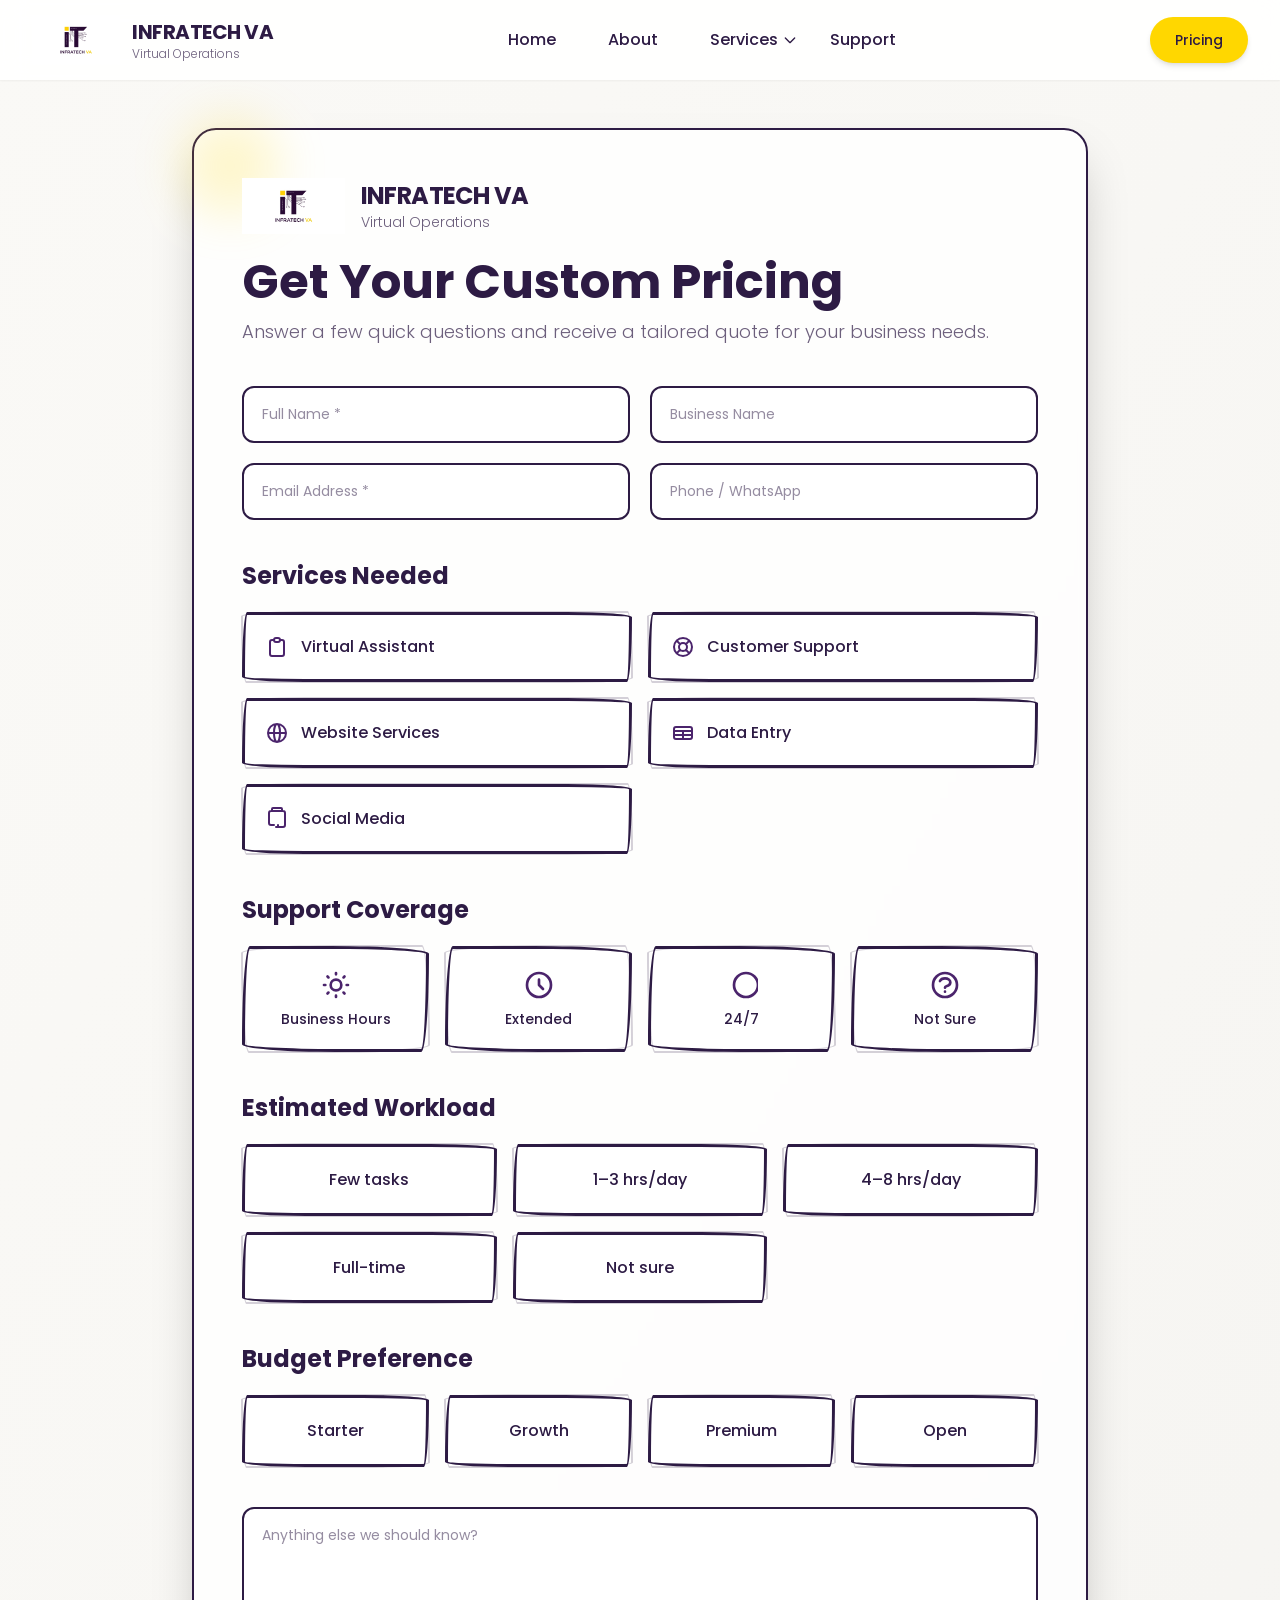
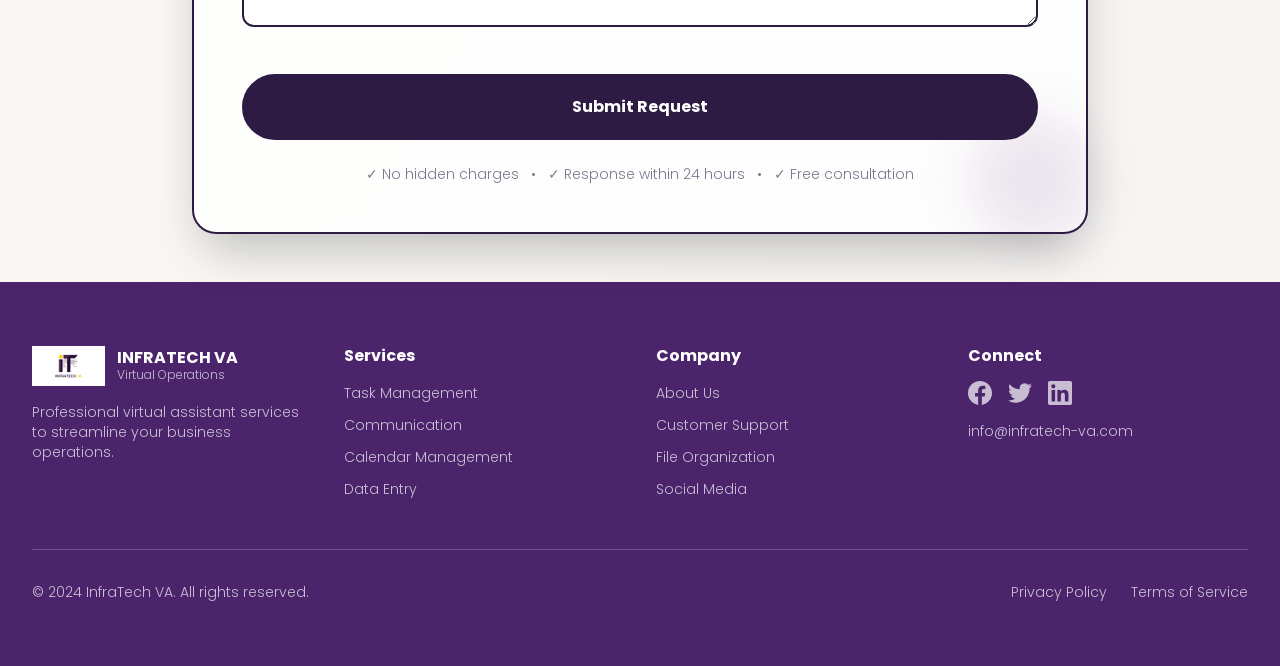
==== pricing.html @ cabb308e "Add pricing page with navbar and footer, update navigation links" ====
<!DOCTYPE html>
<html lang="en">
<head>
    <meta charset="UTF-8">
    <meta name="viewport" content="width=device-width, initial-scale=1.0">
    <title>InfraTech VA - Custom Pricing</title>
    <meta name="description" content="Get your custom pricing for professional virtual assistant services">
    
    <!-- Google Fonts - Local -->
    <link rel="stylesheet" href="assets/css/poppins-font.css">
    
    <!-- Tailwind CSS - Local -->
    <script src="assets/js/tailwind.js"></script>
    
    <!-- jQuery - Local -->
    <script src="assets/js/jquery-3.7.1.min.js"></script>
    
    <!-- Custom CSS -->
    <link rel="stylesheet" href="assets/css/styles.css">
    
    <style>
        .pricing-card {
            background: rgba(255, 255, 255, 0.95);
            border: 3px solid var(--color-dark-purple);
            border-radius: 20px 250px 20px 240px / 240px 20px 250px 20px;
            padding: 20px;
            transition: all 0.3s ease;
            cursor: pointer;
            text-align: left;
            width: 100%;
            position: relative;
        }

        .pricing-card::after {
            content: '';
            position: absolute;
            top: -4px;
            left: -4px;
            right: -4px;
            bottom: -4px;
            border: 2px solid var(--color-dark-purple);
            border-radius: 240px 20px 250px 20px / 20px 250px 20px 240px;
            opacity: 0.2;
            pointer-events: none;
        }

        .pricing-card:hover {
            border-color: var(--color-deep-purple);
            transform: translateY(-5px);
            box-shadow: 0 10px 30px rgba(75, 36, 108, 0.2);
        }

        .pricing-card.active {
            border-color: var(--color-accent-yellow);
            background: rgba(255, 215, 0, 0.1);
            box-shadow: 0 8px 25px rgba(255, 215, 0, 0.3);
        }

        .form-input {
            background: rgba(255, 255, 255, 0.9);
            border: 2px solid var(--color-dark-purple);
            padding: 16px 18px;
            border-radius: 12px;
            color: var(--color-dark-purple);
            width: 100%;
            font-family: 'Poppins', sans-serif;
            font-size: 14px;
            transition: all 0.3s ease;
        }

        .form-input::placeholder {
            color: var(--color-dark-purple);
            opacity: 0.5;
        }

        .form-input:focus {
            outline: none;
            border-color: var(--color-deep-purple);
            box-shadow: 0 0 0 3px rgba(75, 36, 108, 0.1);
            background: white;
        }

        .submit-btn {
            background: var(--color-dark-purple);
            border: 3px solid var(--color-dark-purple);
            border-radius: 50px;
            padding: 18px 32px;
            color: white;
            font-weight: 600;
            font-size: 16px;
            cursor: pointer;
            transition: all 0.3s ease;
            width: 100%;
            font-family: 'Poppins', sans-serif;
        }

        .submit-btn:hover {
            background: var(--color-deep-purple);
            transform: translateY(-2px);
            box-shadow: 0 8px 20px rgba(45, 27, 68, 0.3);
        }

        .submit-btn:active {
            transform: translateY(0);
        }
    </style>
    <!-- Header/Navigation -->
    <header id="header" class="fixed top-0 left-0 right-0 z-50 transition-all duration-300">
        <div class="backdrop-blur-md bg-white/90 shadow-sm">
            <div class="max-w-7xl mx-auto px-4 sm:px-6 lg:px-8">
                <div class="flex justify-between items-center h-20">
                    <!-- Logo -->
                    <div class="flex-shrink-0 flex items-center">
                        <a href="index.html" class="flex items-center space-x-3">
                            <img src="assets/images/Logo.jfif" alt="InfraTech VA Logo" class="h-12 w-auto">
                            <div class="flex flex-col">
                                <span class="text-xl font-bold text-[#2D1B44] tracking-tight">INFRATECH VA</span>
                                <span class="text-xs text-[#2D1B44]/70 font-light">Virtual Operations</span>
                            </div>
                        </a>
                    </div>
                    
                    <!-- Desktop Navigation -->
                    <nav class="hidden md:flex items-center space-x-8">
                        <a href="index.html#hero" class="nav-link text-[#2D1B44] hover:text-[#4B246C] font-medium transition-colors flex items-center group">
                            Home
                            <span class="ml-1 opacity-0 group-hover:opacity-100 transition-opacity">→</span>
                        </a>
                        <a href="index.html#about" class="nav-link text-[#2D1B44] hover:text-[#4B246C] font-medium transition-colors flex items-center group">
                            About
                            <span class="ml-1 opacity-0 group-hover:opacity-100 transition-opacity">→</span>
                        </a>
                        
                        <!-- Services Dropdown -->
                        <div class="relative group">
                            <button class="nav-link text-[#2D1B44] hover:text-[#4B246C] font-medium transition-colors flex items-center">
                                Services
                                <svg class="ml-1 w-4 h-4 transform group-hover:rotate-180 transition-transform" fill="none" stroke="currentColor" viewBox="0 0 24 24">
                                    <path stroke-linecap="round" stroke-linejoin="round" stroke-width="2" d="M19 9l-7 7-7-7"/>
                                </svg>
                            </button>
                            <div class="absolute left-0 mt-2 w-56 bg-white rounded-lg shadow-lg opacity-0 invisible group-hover:opacity-100 group-hover:visible transition-all duration-200 transform origin-top">
                                <div class="py-2">
                                    <a href="index.html#task-management" class="block px-4 py-2 text-sm text-[#2D1B44] hover:bg-[#FAF9F6] hover:text-[#4B246C]">Task Management</a>
                                    <a href="index.html#communication" class="block px-4 py-2 text-sm text-[#2D1B44] hover:bg-[#FAF9F6] hover:text-[#4B246C]">Communication Tools</a>
                                    <a href="index.html#data-entry" class="block px-4 py-2 text-sm text-[#2D1B44] hover:bg-[#FAF9F6] hover:text-[#4B246C]">Data Entry</a>
                                    <a href="index.html#social-media" class="block px-4 py-2 text-sm text-[#2D1B44] hover:bg-[#FAF9F6] hover:text-[#4B246C]">Social Media</a>
                                    <a href="index.html#customer-support" class="block px-4 py-2 text-sm text-[#2D1B44] hover:bg-[#FAF9F6] hover:text-[#4B246C]">Customer Support</a>
                                    <a href="index.html#calendar" class="block px-4 py-2 text-sm text-[#2D1B44] hover:bg-[#FAF9F6] hover:text-[#4B246C]">Calendar Management</a>
                                    <a href="index.html#file-org" class="block px-4 py-2 text-sm text-[#2D1B44] hover:bg-[#FAF9F6] hover:text-[#4B246C]">File Organization</a>
                                </div>
                            </div>
                        </div>
                        
                        <a href="index.html#customer-support" class="nav-link text-[#2D1B44] hover:text-[#4B246C] font-medium transition-colors flex items-center group">
                            Support
                            <span class="ml-1 opacity-0 group-hover:opacity-100 transition-opacity">→</span>
                        </a>
                    </nav>
                    
                    <!-- CTA Button -->
                    <div class="hidden md:block">
                        <a href="pricing.html" class="inline-flex items-center px-6 py-3 border border-transparent text-sm font-medium rounded-full text-[#2D1B44] bg-[#FFD700] hover:bg-[#FFD700]/90 transition-all transform hover:scale-105 shadow-md">
                            Pricing
                        </a>
                    </div>
                    
                    <!-- Mobile menu button -->
                    <div class="md:hidden flex items-center">
                        <button id="mobile-menu-btn" class="text-[#2D1B44] hover:text-[#4B246C] focus:outline-none">
                            <svg class="h-6 w-6" fill="none" viewBox="0 0 24 24" stroke="currentColor">
                                <path stroke-linecap="round" stroke-linejoin="round" stroke-width="2" d="M4 6h16M4 12h16M4 18h16"/>
                            </svg>
                        </button>
                    </div>
                </div>
            </div>
            
            <!-- Mobile Menu -->
            <div id="mobile-menu" class="hidden md:hidden bg-white border-t">
                <div class="px-4 pt-2 pb-6 space-y-2">
                    <a href="index.html#hero" class="block px-3 py-2 text-[#2D1B44] hover:bg-[#FAF9F6] rounded-md font-medium">Home</a>
                    <a href="index.html#about" class="block px-3 py-2 text-[#2D1B44] hover:bg-[#FAF9F6] rounded-md font-medium">About</a>
                    <div class="space-y-2 pl-4">
                        <p class="text-sm font-medium text-[#2D1B44]/70">Services</p>
                        <a href="index.html#task-management" class="block px-3 py-2 text-sm text-[#2D1B44] hover:bg-[#FAF9F6] rounded-md">Task Management</a>
                        <a href="index.html#communication" class="block px-3 py-2 text-sm text-[#2D1B44] hover:bg-[#FAF9F6] rounded-md">Communication Tools</a>
                        <a href="index.html#data-entry" class="block px-3 py-2 text-sm text-[#2D1B44] hover:bg-[#FAF9F6] rounded-md">Data Entry</a>
                        <a href="index.html#social-media" class="block px-3 py-2 text-sm text-[#2D1B44] hover:bg-[#FAF9F6] rounded-md">Social Media</a>
                        <a href="index.html#customer-support" class="block px-3 py-2 text-sm text-[#2D1B44] hover:bg-[#FAF9F6] rounded-md">Customer Support</a>
                        <a href="index.html#calendar" class="block px-3 py-2 text-sm text-[#2D1B44] hover:bg-[#FAF9F6] rounded-md">Calendar Management</a>
                        <a href="index.html#file-org" class="block px-3 py-2 text-sm text-[#2D1B44] hover:bg-[#FAF9F6] rounded-md">File Organization</a>
                    </div>
                    <a href="index.html#customer-support" class="block px-3 py-2 text-[#2D1B44] hover:bg-[#FAF9F6] rounded-md font-medium">Support</a>
                    <a href="pricing.html" class="block px-3 py-2 text-[#2D1B44] bg-[#FFD700] rounded-md font-medium text-center mt-4">Pricing</a>
                </div>
            </div>
        </div>
    </header>

</head>

<body class="min-h-screen bg-gradient-to-br from-[#FAF9F6] via-[#F8F7F4] to-[#F5F4F1] text-[#2D1B44] pt-20">

    <!-- Main Form Section -->
    <section class="flex items-center justify-center px-4 py-12 min-h-screen">
    <form onsubmit="submitForm(event)" class="max-w-4xl w-full bg-white/80 backdrop-blur-sm border-2 border-[#2D1B44] rounded-3xl p-8 md:p-12 shadow-2xl relative">
        
        <!-- Decorative Elements -->
        <div class="absolute -top-3 -left-3 w-24 h-24 bg-[#FFD700]/20 rounded-full blur-xl"></div>
        <div class="absolute -bottom-3 -right-3 w-32 h-32 bg-[#4B246C]/10 rounded-full blur-xl"></div>

        <!-- Header -->
        <div class="mb-10 relative z-10">
            <div class="flex items-center gap-4 mb-6">
                <img src="assets/images/Logo.jfif" alt="InfraTech VA Logo" class="h-14 w-auto">
                <div class="flex flex-col">
                    <span class="text-2xl font-bold text-[#2D1B44] tracking-tight">INFRATECH VA</span>
                    <span class="text-sm text-[#2D1B44]/70 font-light">Virtual Operations</span>
                </div>
            </div>

            <h1 class="text-4xl md:text-5xl font-bold text-[#2D1B44] mb-3">Get Your Custom Pricing</h1>
            <p class="text-[#2D1B44]/70 text-lg font-light">
                Answer a few quick questions and receive a tailored quote for your business needs.
            </p>
        </div>

        <!-- Honeypot (Spam Protection) -->
        <input type="text" id="website" style="display:none">

        <!-- Basic Info -->
        <div class="grid md:grid-cols-2 gap-5 mb-10 relative z-10">
            <input id="name" class="form-input" placeholder="Full Name *" required>
            <input id="business" class="form-input" placeholder="Business Name">
            <input id="email" type="email" class="form-input" placeholder="Email Address *" required>
            <input id="phone" class="form-input" placeholder="Phone / WhatsApp">
        </div>

        <!-- Services -->
        <section class="mb-10 relative z-10">
            <h2 class="text-2xl font-bold text-[#2D1B44] mb-5">Services Needed</h2>
            <div id="services" class="grid md:grid-cols-2 gap-4">
                <div class="pricing-card" onclick="toggle(this)">
                    <div class="flex items-center gap-3">
                        <svg class="w-6 h-6 text-[#4B246C]" fill="none" stroke="currentColor" viewBox="0 0 24 24">
                            <path stroke-linecap="round" stroke-linejoin="round" stroke-width="2" d="M9 5H7a2 2 0 00-2 2v12a2 2 0 002 2h10a2 2 0 002-2V7a2 2 0 00-2-2h-2M9 5a2 2 0 002 2h2a2 2 0 002-2M9 5a2 2 0 012-2h2a2 2 0 012 2"/>
                        </svg>
                        <span class="font-medium text-[#2D1B44]">Virtual Assistant</span>
                    </div>
                </div>
                <div class="pricing-card" onclick="toggle(this)">
                    <div class="flex items-center gap-3">
                        <svg class="w-6 h-6 text-[#4B246C]" fill="none" stroke="currentColor" viewBox="0 0 24 24">
                            <path stroke-linecap="round" stroke-linejoin="round" stroke-width="2" d="M18.364 5.636l-3.536 3.536m0 5.656l3.536 3.536M9.172 9.172L5.636 5.636m3.536 9.192l-3.536 3.536M21 12a9 9 0 11-18 0 9 9 0 0118 0zm-5 0a4 4 0 11-8 0 4 4 0 018 0z"/>
                        </svg>
                        <span class="font-medium text-[#2D1B44]">Customer Support</span>
                    </div>
                </div>
                <div class="pricing-card" onclick="toggle(this)">
                    <div class="flex items-center gap-3">
                        <svg class="w-6 h-6 text-[#4B246C]" fill="none" stroke="currentColor" viewBox="0 0 24 24">
                            <path stroke-linecap="round" stroke-linejoin="round" stroke-width="2" d="M21 12a9 9 0 01-9 9m9-9a9 9 0 00-9-9m9 9H3m9 9a9 9 0 01-9-9m9 9c1.657 0 3-4.03 3-9s-1.343-9-3-9m0 18c-1.657 0-3-4.03-3-9s1.343-9 3-9m-9 9a9 9 0 019-9"/>
                        </svg>
                        <span class="font-medium text-[#2D1B44]">Website Services</span>
                    </div>
                </div>
                <div class="pricing-card" onclick="toggle(this)">
                    <div class="flex items-center gap-3">
                        <svg class="w-6 h-6 text-[#4B246C]" fill="none" stroke="currentColor" viewBox="0 0 24 24">
                            <path stroke-linecap="round" stroke-linejoin="round" stroke-width="2" d="M3 10h18M3 14h18m-9-4v8m-7 0h14a2 2 0 002-2V8a2 2 0 00-2-2H5a2 2 0 00-2 2v8a2 2 0 002 2z"/>
                        </svg>
                        <span class="font-medium text-[#2D1B44]">Data Entry</span>
                    </div>
                </div>
                <div class="pricing-card" onclick="toggle(this)">
                    <div class="flex items-center gap-3">
                        <svg class="w-6 h-6 text-[#4B246C]" fill="none" stroke="currentColor" viewBox="0 0 24 24">
                            <path stroke-linecap="round" stroke-linejoin="round" stroke-width="2" d="M7 4V2a1 1 0 011-1h8a1 1 0 011 1v2m-4 16v-2m-4 0H6a2 2 0 01-2-2V6a2 2 0 012-2h12a2 2 0 012 2v12a2 2 0 01-2 2h-3m-4 0h4"/>
                        </svg>
                        <span class="font-medium text-[#2D1B44]">Social Media</span>
                    </div>
                </div>
            </div>
        </section>

        <!-- Coverage -->
        <section class="mb-10 relative z-10">
            <h2 class="text-2xl font-bold text-[#2D1B44] mb-5">Support Coverage</h2>
            <div id="coverage" class="grid grid-cols-2 md:grid-cols-4 gap-4">
                <div class="pricing-card" onclick="selectOne(this,'coverage')">
                    <div class="text-center">
                        <svg class="w-8 h-8 text-[#4B246C] mx-auto mb-2" fill="none" stroke="currentColor" viewBox="0 0 24 24">
                            <path stroke-linecap="round" stroke-linejoin="round" stroke-width="2" d="M12 3v1m0 16v1m9-9h-1M4 12H3m15.364 6.364l-.707-.707M6.343 6.343l-.707-.707m12.728 0l-.707.707M6.343 17.657l-.707.707M16 12a4 4 0 11-8 0 4 4 0 018 0z"/>
                        </svg>
                        <p class="font-medium text-[#2D1B44] text-sm">Business Hours</p>
                    </div>
                </div>
                <div class="pricing-card" onclick="selectOne(this,'coverage')">
                    <div class="text-center">
                        <svg class="w-8 h-8 text-[#4B246C] mx-auto mb-2" fill="none" stroke="currentColor" viewBox="0 0 24 24">
                            <path stroke-linecap="round" stroke-linejoin="round" stroke-width="2" d="M12 8v4l3 3m6-3a9 9 0 11-18 0 9 9 0 0118 0z"/>
                        </svg>
                        <p class="font-medium text-[#2D1B44] text-sm">Extended</p>
                    </div>
                </div>
                <div class="pricing-card" onclick="selectOne(this,'coverage')">
                    <div class="text-center">
                        <svg class="w-8 h-8 text-[#4B246C] mx-auto mb-2" fill="none" stroke="currentColor" viewBox="0 0 24 24">
                            <path stroke-linecap="round" stroke-linejoin="round" stroke-width="2" d="M24 12a9 9 0 11-18 0 9 9 0 0118 0z"/>
                        </svg>
                        <p class="font-medium text-[#2D1B44] text-sm">24/7</p>
                    </div>
                </div>
                <div class="pricing-card" onclick="selectOne(this,'coverage')">
                    <div class="text-center">
                        <svg class="w-8 h-8 text-[#4B246C] mx-auto mb-2" fill="none" stroke="currentColor" viewBox="0 0 24 24">
                            <path stroke-linecap="round" stroke-linejoin="round" stroke-width="2" d="M8.228 9c.549-1.165 2.03-2 3.772-2 2.21 0 4 1.343 4 3 0 1.4-1.278 2.575-3.006 2.907-.542.104-.994.54-.994 1.093m0 3h.01M21 12a9 9 0 11-18 0 9 9 0 0118 0z"/>
                        </svg>
                        <p class="font-medium text-[#2D1B44] text-sm">Not Sure</p>
                    </div>
                </div>
            </div>
        </section>

        <!-- Workload -->
        <section class="mb-10 relative z-10">
            <h2 class="text-2xl font-bold text-[#2D1B44] mb-5">Estimated Workload</h2>
            <div id="workload" class="grid grid-cols-2 md:grid-cols-3 gap-4">
                <div class="pricing-card" onclick="selectOne(this,'workload')">
                    <p class="font-medium text-[#2D1B44] text-center">Few tasks</p>
                </div>
                <div class="pricing-card" onclick="selectOne(this,'workload')">
                    <p class="font-medium text-[#2D1B44] text-center">1–3 hrs/day</p>
                </div>
                <div class="pricing-card" onclick="selectOne(this,'workload')">
                    <p class="font-medium text-[#2D1B44] text-center">4–8 hrs/day</p>
                </div>
                <div class="pricing-card" onclick="selectOne(this,'workload')">
                    <p class="font-medium text-[#2D1B44] text-center">Full-time</p>
                </div>
                <div class="pricing-card" onclick="selectOne(this,'workload')">
                    <p class="font-medium text-[#2D1B44] text-center">Not sure</p>
                </div>
            </div>
        </section>

        <!-- Budget -->
        <section class="mb-10 relative z-10">
            <h2 class="text-2xl font-bold text-[#2D1B44] mb-5">Budget Preference</h2>
            <div id="budget" class="grid grid-cols-2 md:grid-cols-4 gap-4">
                <div class="pricing-card" onclick="selectOne(this,'budget')">
                    <p class="font-medium text-[#2D1B44] text-center">Starter</p>
                </div>
                <div class="pricing-card" onclick="selectOne(this,'budget')">
                    <p class="font-medium text-[#2D1B44] text-center">Growth</p>
                </div>
                <div class="pricing-card" onclick="selectOne(this,'budget')">
                    <p class="font-medium text-[#2D1B44] text-center">Premium</p>
                </div>
                <div class="pricing-card" onclick="selectOne(this,'budget')">
                    <p class="font-medium text-[#2D1B44] text-center">Open</p>
                </div>
            </div>
        </section>

        <!-- Notes -->
        <textarea id="notes" class="form-input mb-10" rows="4" placeholder="Anything else we should know?"></textarea>

        <!-- Submit -->
        <button type="submit" class="submit-btn relative z-10">
            Submit Request
        </button>

        <p class="text-center text-sm text-[#2D1B44]/60 mt-6 font-light">
            ✓ No hidden charges &nbsp;&nbsp;•&nbsp;&nbsp; ✓ Response within 24 hours &nbsp;&nbsp;•&nbsp;&nbsp; ✓ Free consultation
        </p>

    </form>
    </section>

    <!-- Footer -->
    <footer id="contact" class="bg-[#4B246C] py-16">
        <div class="max-w-7xl mx-auto px-4 sm:px-6 lg:px-8">

            
            <div class="grid grid-cols-1 md:grid-cols-2 lg:grid-cols-4 gap-8 mb-12">
                <!-- Column 1: Company Info -->
                <div>
                    <div class="flex items-center space-x-3 mb-4">
                        <img src="assets/images/Logo.jfif" alt="InfraTech VA Logo" class="h-10 w-auto">
                        <div>
                            <h3 class="text-white font-bold">INFRATECH VA</h3>
                            <p class="text-white/70 text-xs">Virtual Operations</p>
                        </div>
                    </div>
                    <p class="text-white/70 text-sm font-light">Professional virtual assistant services to streamline your business operations.</p>
                </div>
                
                <!-- Column 2: Services Links -->
                <div>
                    <h4 class="text-white font-semibold mb-4">Services</h4>
                    <ul class="space-y-2">
                        <li><a href="index.html#task-management" class="text-white/70 hover:text-white text-sm font-light transition-colors">Task Management</a></li>
                        <li><a href="index.html#communication" class="text-white/70 hover:text-white text-sm font-light transition-colors">Communication</a></li>
                        <li><a href="index.html#calendar" class="text-white/70 hover:text-white text-sm font-light transition-colors">Calendar Management</a></li>
                        <li><a href="index.html#data-entry" class="text-white/70 hover:text-white text-sm font-light transition-colors">Data Entry</a></li>
                    </ul>
                </div>
                
                <!-- Column 3: Company Links -->
                <div>
                    <h4 class="text-white font-semibold mb-4">Company</h4>
                    <ul class="space-y-2">
                        <li><a href="index.html#about" class="text-white/70 hover:text-white text-sm font-light transition-colors">About Us</a></li>
                        <li><a href="index.html#customer-support" class="text-white/70 hover:text-white text-sm font-light transition-colors">Customer Support</a></li>
                        <li><a href="index.html#file-org" class="text-white/70 hover:text-white text-sm font-light transition-colors">File Organization</a></li>
                        <li><a href="index.html#social-media" class="text-white/70 hover:text-white text-sm font-light transition-colors">Social Media</a></li>
                    </ul>
                </div>
                
                <!-- Column 4: Connect -->
                <div>
                    <h4 class="text-white font-semibold mb-4">Connect</h4>
                    <div class="flex space-x-4 mb-4">
                        <a href="#" class="text-white/70 hover:text-white transition-colors">
                            <svg class="w-6 h-6" fill="currentColor" viewBox="0 0 24 24">
                                <path d="M24 12.073c0-6.627-5.373-12-12-12s-12 5.373-12 12c0 5.99 4.388 10.954 10.125 11.854v-8.385H7.078v-3.47h3.047V9.43c0-3.007 1.792-4.669 4.533-4.669 1.312 0 2.686.235 2.686.235v2.953H15.83c-1.491 0-1.956.925-1.956 1.874v2.25h3.328l-.532 3.47h-2.796v8.385C19.612 23.027 24 18.062 24 12.073z"/>
                            </svg>
                        </a>
                        <a href="#" class="text-white/70 hover:text-white transition-colors">
                            <svg class="w-6 h-6" fill="currentColor" viewBox="0 0 24 24">
                                <path d="M23.953 4.57a10 10 0 01-2.825.775 4.958 4.958 0 002.163-2.723c-.951.555-2.005.959-3.127 1.184a4.92 4.92 0 00-8.384 4.482C7.69 8.095 4.067 6.13 1.64 3.162a4.822 4.822 0 00-.666 2.475c0 1.71.87 3.213 2.188 4.096a4.904 4.904 0 01-2.228-.616v.06a4.923 4.923 0 003.946 4.827 4.996 4.996 0 01-2.212.085 4.936 4.936 0 004.604 3.417 9.867 9.867 0 01-6.102 2.105c-.39 0-.779-.023-1.17-.067a13.995 13.995 0 007.557 2.209c9.053 0 13.998-7.496 13.998-13.985 0-.21 0-.42-.015-.63A9.935 9.935 0 0024 4.59z"/>
                            </svg>
                        </a>
                        <a href="#" class="text-white/70 hover:text-white transition-colors">
                            <svg class="w-6 h-6" fill="currentColor" viewBox="0 0 24 24">
                                <path d="M20.447 20.452h-3.554v-5.569c0-1.328-.027-3.037-1.852-3.037-1.853 0-2.136 1.445-2.136 2.939v5.667H9.351V9h3.414v1.561h.046c.477-.9 1.637-1.85 3.37-1.85 3.601 0 4.267 2.37 4.267 5.455v6.286zM5.337 7.433c-1.144 0-2.063-.926-2.063-2.065 0-1.138.92-2.063 2.063-2.063 1.14 0 2.064.925 2.064 2.063 0 1.139-.925 2.065-2.064 2.065zm1.782 13.019H3.555V9h3.564v11.452zM22.225 0H1.771C.792 0 0 .774 0 1.729v20.542C0 23.227.792 24 1.771 24h20.451C23.2 24 24 23.227 24 22.271V1.729C24 .774 23.2 0 22.222 0h.003z"/>
                            </svg>
                        </a>
                    </div>
                    <p class="text-white/70 text-sm font-light">info@infratech-va.com</p>
                </div>
            </div>
            
            <!-- Bottom Bar -->
            <div class="border-t border-white/20 pt-8">
                <div class="flex flex-col md:flex-row justify-between items-center">
                    <p class="text-white/70 text-sm font-light mb-4 md:mb-0">© 2024 InfraTech VA. All rights reserved.</p>
                    <div class="flex space-x-6">
                        <a href="#" class="text-white/70 hover:text-white text-sm font-light transition-colors">Privacy Policy</a>
                        <a href="#" class="text-white/70 hover:text-white text-sm font-light transition-colors">Terms of Service</a>
                    </div>
                </div>
            </div>
        </div>
    </footer>

    <!-- Custom JavaScript -->
    <script src="assets/js/main.js"></script>

    <script>
        let loadTime = Date.now();

        function toggle(el){
            el.classList.toggle("active");
        }

        function selectOne(el, id){
            document.querySelectorAll("#"+id+" .pricing-card").forEach(c => c.classList.remove("active"));
            el.classList.add("active");
        }

        function submitForm(e){
            e.preventDefault();

            // Honeypot check
            if(document.getElementById("website").value !== ""){
                return;
            }

            // Time protection (minimum 2 seconds to fill)
            if(Date.now() - loadTime < 2000){
                alert("Please take a moment to fill out the form properly.");
                return;
            }

            const data = {
                name: document.getElementById("name").value,
                business: document.getElementById("business").value,
                email: document.getElementById("email").value,
                phone: document.getElementById("phone").value,
                services: [...document.querySelectorAll("#services .active")].map(e => e.innerText),
                coverage: document.querySelector("#coverage .active")?.innerText || "",
                workload: document.querySelector("#workload .active")?.innerText || "",
                budget: document.querySelector("#budget .active")?.innerText || "",
                notes: document.getElementById("notes").value
            };

            // Replace with your Google Apps Script URL or backend endpoint
            fetch("YOUR_GOOGLE_SCRIPT_URL", {
                method: "POST",
                body: JSON.stringify(data)
            })
            .then(() => {
                alert("✅ Request submitted successfully! We'll contact you within 24 hours.");
                document.querySelector("form").reset();
                document.querySelectorAll(".pricing-card").forEach(c => c.classList.remove("active"));
                loadTime = Date.now();
            })
            .catch(() => alert("❌ Error submitting form. Please try again or contact us directly."));
        }
    </script>

</body>
</html>
---- assets/css/poppins-font.css ----
@font-face {
  font-family: 'Poppins';
  font-style: normal;
  font-weight: 300;
  font-display: swap;
  src: url(../fonts/poppins-light-300.ttf) format('truetype');
}
@font-face {
  font-family: 'Poppins';
  font-style: normal;
  font-weight: 400;
  font-display: swap;
  src: url(../fonts/poppins-regular-400.ttf) format('truetype');
}
@font-face {
  font-family: 'Poppins';
  font-style: normal;
  font-weight: 500;
  font-display: swap;
  src: url(../fonts/poppins-medium-500.ttf) format('truetype');
}
@font-face {
  font-family: 'Poppins';
  font-style: normal;
  font-weight: 700;
  font-display: swap;
  src: url(../fonts/poppins-bold-700.ttf) format('truetype');
}
---- assets/css/styles.css ----
/* InfraTech VA - Custom Styles */

/* ========================================
   CSS Variables & Base Styles
======================================== */
:root {
  --color-off-white: #FAF9F6;
  --color-deep-purple: #4B246C;
  --color-dark-purple: #2D1B44;
  --color-accent-yellow: #FFD700;
  --color-purple-pink: #B2588F;
}

* {
  margin: 0;
  padding: 0;
  box-sizing: border-box;
}

html {
  scroll-behavior: smooth;
}

body {
  font-family: 'Poppins', sans-serif;
  color: var(--color-dark-purple);
  overflow-x: hidden;
}

/* ========================================
   Typography
======================================== */
h1, h2, h3, h4, h5, h6 {
  font-weight: 700;
  line-height: 1.2;
}

p {
  font-weight: 300;
  line-height: 1.6;
}

.font-light {
  font-weight: 300;
}

.font-medium {
  font-weight: 500;
}

.font-bold {
  font-weight: 700;
}

/* ========================================
   Paper Texture Background
======================================== */
.paper-texture {
  background-image: 
    repeating-linear-gradient(
      0deg,
      transparent,
      transparent 2px,
      rgba(45, 27, 68, 0.03) 2px,
      rgba(45, 27, 68, 0.03) 4px
    );
}

/* ========================================
   Hand-Drawn Frame Effect
======================================== */
.hand-drawn-frame {
  border: 3px solid var(--color-dark-purple);
  border-radius: 255px 15px 225px 15px / 15px 225px 15px 255px;
  position: relative;
  transition: all 0.3s ease;
  background: inherit;
}

.hand-drawn-frame::before {
  content: '';
  position: absolute;
  top: -5px;
  left: -5px;
  right: -5px;
  bottom: -5px;
  border: 2px solid var(--color-dark-purple);
  border-radius: 15px 225px 15px 255px / 255px 15px 225px 15px;
  opacity: 0.3;
  pointer-events: none;
}

.hand-drawn-frame:hover {
  transform: translateY(-5px);
  box-shadow: 0 10px 30px rgba(45, 27, 68, 0.2);
}

/* ========================================
   Hand-Drawn Square Frame
======================================== */
.hand-drawn-square {
  border: 3px solid var(--color-dark-purple);
  border-radius: 20px 250px 20px 240px / 240px 20px 250px 20px;
  transition: all 0.3s ease;
  position: relative;
}

.hand-drawn-square::after {
  content: '';
  position: absolute;
  top: -4px;
  left: -4px;
  right: -4px;
  bottom: -4px;
  border: 2px solid var(--color-dark-purple);
  border-radius: 240px 20px 250px 20px / 20px 250px 20px 240px;
  opacity: 0.2;
  pointer-events: none;
}

.hand-drawn-square:hover {
  transform: scale(1.02);
  box-shadow: 0 8px 25px rgba(45, 27, 68, 0.15);
}

/* ========================================
   Floating Search Bar
======================================== */
.floating-search-bar {
  display: flex;
  align-items: center;
  background: white;
  border-radius: 50px;
  padding: 12px 24px;
  box-shadow: 
    0 10px 40px rgba(45, 27, 68, 0.15),
    0 4px 12px rgba(45, 27, 68, 0.1);
  border: 2px solid var(--color-dark-purple);
  transition: all 0.3s ease;
  position: relative;
}

.floating-search-bar::before {
  content: '';
  position: absolute;
  top: -6px;
  left: -6px;
  right: -6px;
  bottom: -6px;
  border: 2px solid var(--color-dark-purple);
  border-radius: 50px;
  opacity: 0.2;
  pointer-events: none;
}

.floating-search-bar:hover {
  box-shadow: 
    0 15px 50px rgba(45, 27, 68, 0.2),
    0 6px 16px rgba(45, 27, 68, 0.15);
  transform: translateY(-2px);
}

.search-input {
  flex: 1;
  border: none;
  outline: none;
  background: transparent;
  margin-left: 12px;
  font-family: 'Poppins', sans-serif;
  font-size: 14px;
  color: var(--color-dark-purple);
  font-weight: 300;
}

.search-input::placeholder {
  color: var(--color-dark-purple);
  opacity: 0.5;
}

/* ========================================
   Navigation Links
======================================== */
.nav-link {
  position: relative;
  padding: 8px 0;
}

.nav-link::after {
  content: '';
  position: absolute;
  bottom: 0;
  left: 0;
  width: 0;
  height: 2px;
  background: var(--color-deep-purple);
  transition: width 0.3s ease;
}

.nav-link:hover::after {
  width: 100%;
}

/* ========================================
   Arrow Button
======================================== */
.arrow-button {
  width: 60px;
  height: 60px;
  border: 3px solid var(--color-dark-purple);
  border-radius: 50%;
  display: flex;
  align-items: center;
  justify-content: center;
  cursor: pointer;
  transition: all 0.3s ease;
  background: transparent;
}

.arrow-button:hover {
  background: var(--color-dark-purple);
  transform: rotate(45deg) scale(1.1);
}

.arrow-button:hover span {
  color: white;
}

/* ========================================
   Sticky Header Enhancement
======================================== */
#header.scrolled {
  box-shadow: 0 4px 20px rgba(45, 27, 68, 0.1);
}

#header.scrolled .backdrop-blur-md {
  background: rgba(255, 255, 255, 0.95);
}

/* ========================================
   Section Spacing
======================================== */
section {
  position: relative;
}

/* ========================================
   Smooth Transitions
======================================== */
a, button {
  transition: all 0.3s ease;
}

/* ========================================
   SVG Illustrations
======================================== */
svg {
  display: block;
}

/* ========================================
   Mobile Menu
======================================== */
#mobile-menu {
  max-height: 0;
  overflow: hidden;
  transition: max-height 0.3s ease-out;
}

#mobile-menu.active {
  max-height: 500px;
  transition: max-height 0.5s ease-in;
}

/* ========================================
   Dropdown Menu Animation
======================================== */
.group:hover .absolute {
  animation: dropdownFade 0.2s ease-out;
}

@keyframes dropdownFade {
  from {
    opacity: 0;
    transform: translateY(-10px);
  }
  to {
    opacity: 1;
    transform: translateY(0);
  }
}

/* ========================================
   Hover Effects for Cards
======================================== */
.hover-lift {
  transition: transform 0.3s ease, box-shadow 0.3s ease;
}

.hover-lift:hover {
  transform: translateY(-8px);
  box-shadow: 0 12px 35px rgba(45, 27, 68, 0.2);
}

/* ========================================
   Responsive Adjustments
======================================== */
@media (max-width: 768px) {
  .hand-drawn-frame,
  .hand-drawn-square {
    border-width: 2px;
  }
  
  .floating-search-bar {
    padding: 10px 18px;
  }
  
  .arrow-button {
    width: 50px;
    height: 50px;
  }
}

/* ========================================
   Print Styles
======================================== */
@media print {
  .floating-search-bar,
  #header,
  .arrow-button {
    display: none;
  }
  
  body {
    color: black;
    background: white;
  }
  
  section {
    page-break-inside: avoid;
  }
}

/* ========================================
   Accessibility
======================================== */
@media (prefers-reduced-motion: reduce) {
  * {
    animation-duration: 0.01ms !important;
    animation-iteration-count: 1 !important;
    transition-duration: 0.01ms !important;
    scroll-behavior: auto !important;
  }
}

/* Focus styles for keyboard navigation */
a:focus-visible,
button:focus-visible {
  outline: 3px solid var(--color-accent-yellow);
  outline-offset: 2px;
}

/* ========================================
   Loading States
======================================== */
.loading {
  opacity: 0.6;
  pointer-events: none;
}

/* ========================================
   Utility Classes
======================================== */
.text-shadow {
  text-shadow: 2px 2px 4px rgba(45, 27, 68, 0.1);
}

.glass-effect {
  backdrop-filter: blur(10px);
  -webkit-backdrop-filter: blur(10px);
}

/* ========================================
   Scroll Progress Bar
======================================== */
.scroll-progress {
  position: fixed;
  top: 0;
  left: 0;
  height: 4px;
  background: linear-gradient(90deg, #FFD700, #4B246C);
  width: 0%;
  z-index: 9999;
  transition: width 0.1s ease;
}

/* ========================================
   Dynamic Animations
======================================== */
@keyframes fadeInUp {
  from {
    opacity: 0;
    transform: translateY(30px);
  }
  to {
    opacity: 1;
    transform: translateY(0);
  }
}

@keyframes pulse {
  0%, 100% {
    transform: scale(1);
  }
  50% {
    transform: scale(1.05);
  }
}

@keyframes slideInLeft {
  from {
    opacity: 0;
    transform: translateX(-50px);
  }
  to {
    opacity: 1;
    transform: translateX(0);
  }
}

.animate-fade-in-up {
  animation: fadeInUp 0.6s ease-out forwards;
}

.animate-pulse {
  animation: pulse 2s infinite;
}

.animate-slide-in-left {
  animation: slideInLeft 0.6s ease-out forwards;
}

/* ========================================
   Enhanced Hover Effects
======================================== */
.hand-drawn-frame img:hover,
.hand-drawn-square img:hover {
  transform: scale(1.05);
  box-shadow: 0 15px 40px rgba(45, 27, 68, 0.3);
}

/* ========================================
   Counter Animation Styles
======================================== */
.counter {
  font-size: 3rem;
  font-weight: 700;
  color: #4B246C;
  display: inline-block;
}

/* ========================================
   Typing Effect Cursor
======================================== */
.typing-cursor::after {
  content: '|';
  animation: blink 1s infinite;
}

@keyframes blink {
  0%, 50% { opacity: 1; }
  51%, 100% { opacity: 0; }
}

/* ========================================
   Custom Scrollbar
======================================== */
::-webkit-scrollbar {
  width: 10px;
}

::-webkit-scrollbar-track {
  background: var(--color-off-white);
}

::-webkit-scrollbar-thumb {
  background: var(--color-deep-purple);
  border-radius: 5px;
}

::-webkit-scrollbar-thumb:hover {
  background: var(--color-dark-purple);
}

/* ========================================
   Floating Animation for Hero Icons
======================================== */
@keyframes float {
  0%, 100% {
    transform: translateY(0px);
  }
  50% {
    transform: translateY(-10px);
  }
}

@keyframes float-delayed {
  0%, 100% {
    transform: translateY(0px);
  }
  50% {
    transform: translateY(-8px);
  }
}

.animate-float {
  animation: float 3s ease-in-out infinite;
}

.animate-float-delayed {
  animation: float-delayed 3.5s ease-in-out infinite;
  animation-delay: 0.5s;
}
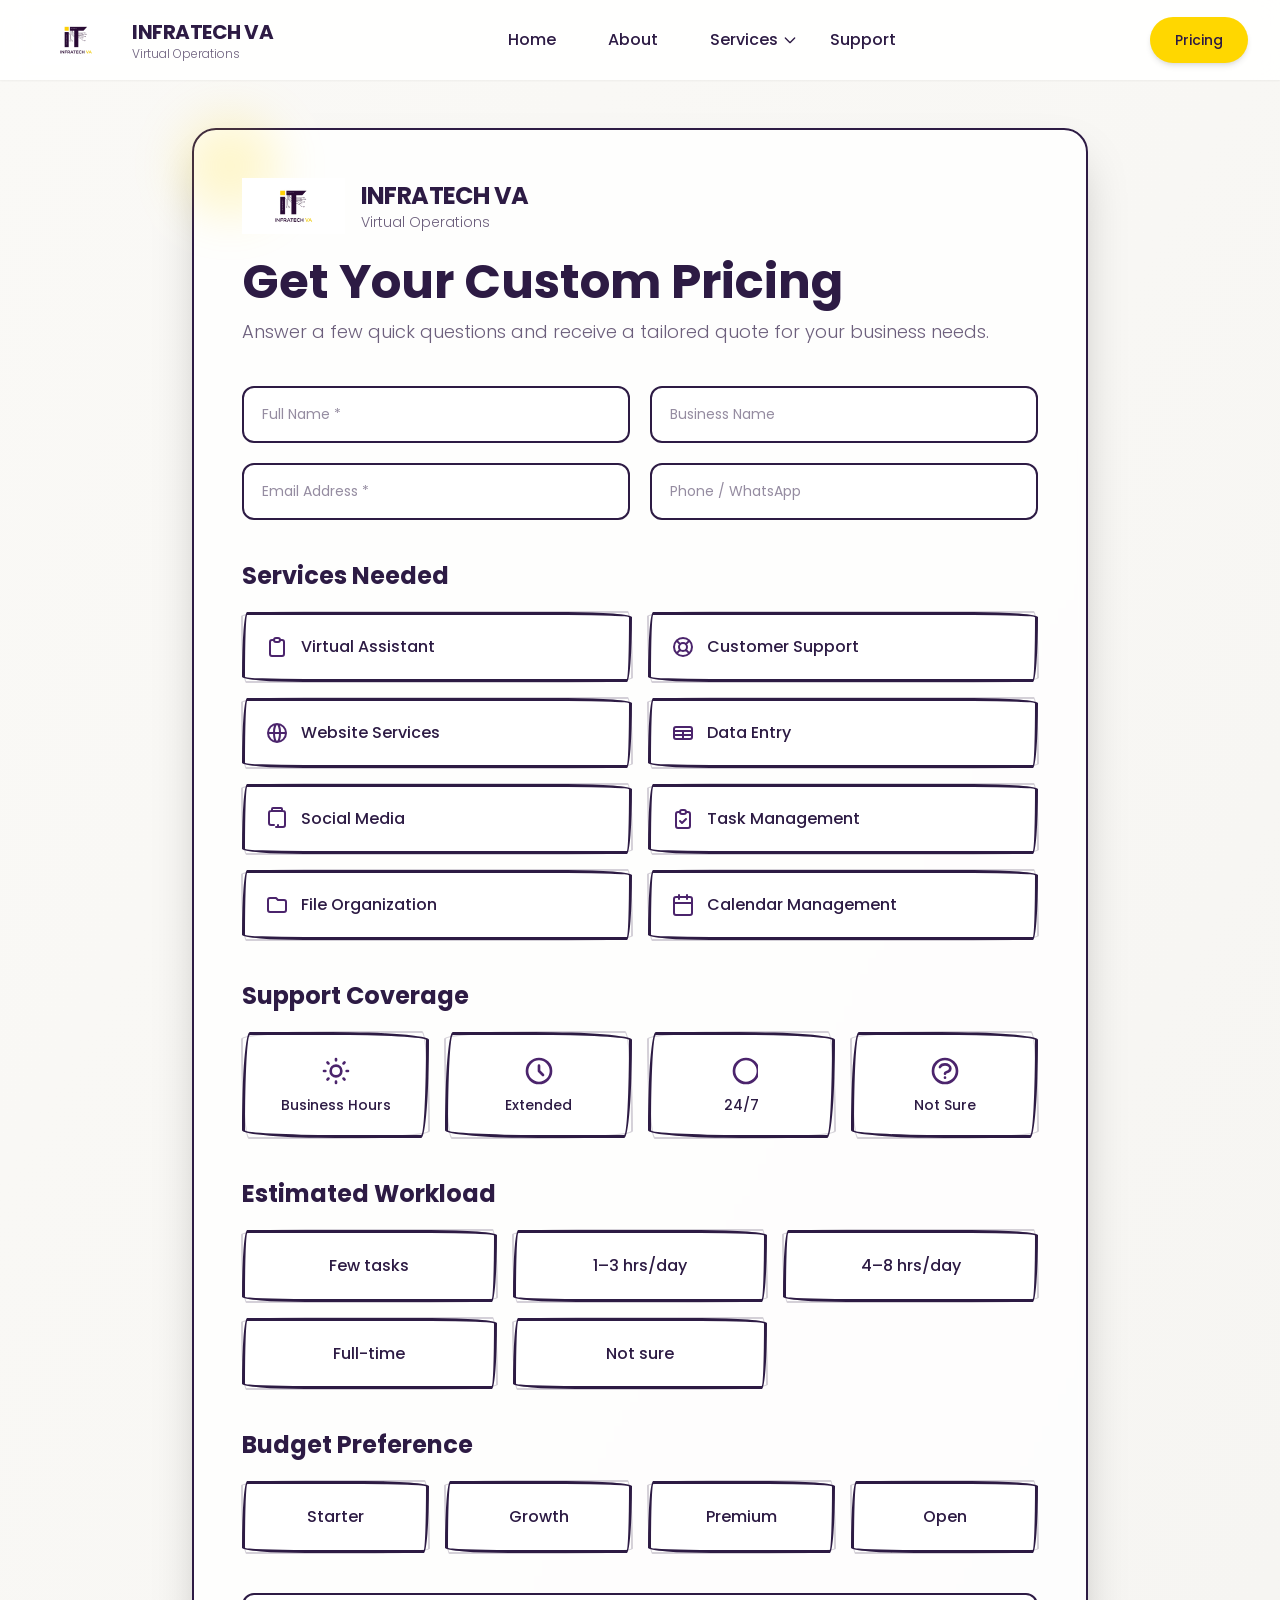
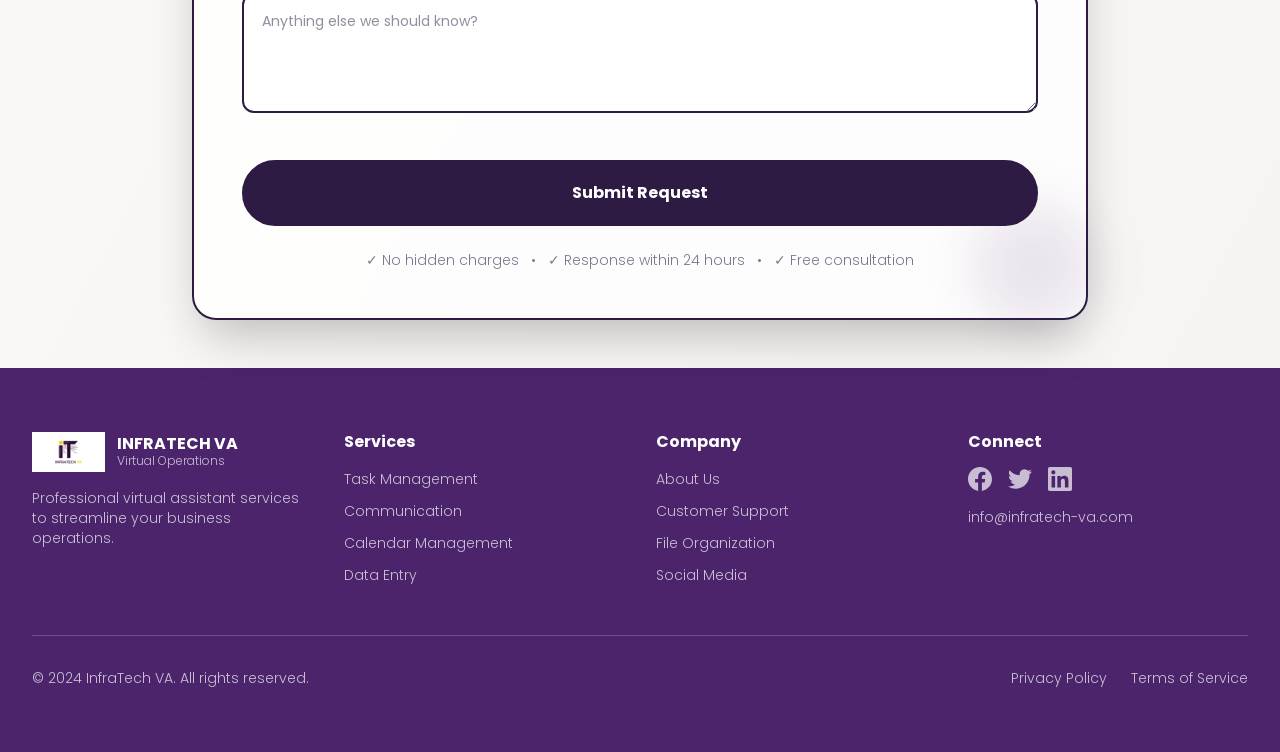
==== commit fb3993dc: "Add Task Management, File Organization, and Calendar Management to pricing services" ====
--- a/pricing.html
+++ b/pricing.html
@@ -281,6 +281,33 @@
                         <span class="font-medium text-[#2D1B44]">Social Media</span>
                     </div>
                 </div>
+                <div class="pricing-card" onclick="toggle(this)">
+                    <div class="flex items-center gap-3">
+                        <svg class="w-6 h-6 text-[#4B246C]" fill="none" stroke="currentColor" viewBox="0 0 24 24">
+                            <path stroke-linecap="round" stroke-linejoin="round" stroke-width="2" d="M9 5H7a2 2 0 00-2 2v12a2 2 0 002 2h10a2 2 0 002-2V7a2 2 0 00-2-2h-2M9 5a2 2 0 002 2h2a2 2 0 002-2M9 5a2 2 0 012-2h2a2 2 0 012 2m-6 9l2 2 4-4"/>
+                        </svg>
+                        <span class="font-medium text-[#2D1B44]">Task Management</span>
+                    </div>
+                </div>
+                <div class="pricing-card" onclick="toggle(this)">
+                    <div class="flex items-center gap-3">
+                        <svg class="w-6 h-6 text-[#4B246C]" fill="none" stroke="currentColor" viewBox="0 0 24 24">
+                            <path stroke-linecap="round" stroke-linejoin="round" stroke-width="2" d="M3 7v10a2 2 0 002 2h14a2 2 0 002-2V9a2 2 0 00-2-2h-6l-2-2H5a2 2 0 00-2 2z"/>
+                        </svg>
+                        <span class="font-medium text-[#2D1B44]">File Organization</span>
+                    </div>
+                </div>
+                <div class="pricing-card" onclick="toggle(this)">
+                    <div class="flex items-center gap-3">
+                        <svg class="w-6 h-6 text-[#4B246C]" fill="none" stroke="currentColor" viewBox="0 0 24 24">
+                            <rect x="3" y="4" width="18" height="18" rx="2" stroke-width="2"/>
+                            <line x1="16" y1="2" x2="16" y2="6" stroke-width="2" stroke-linecap="round"/>
+                            <line x1="8" y1="2" x2="8" y2="6" stroke-width="2" stroke-linecap="round"/>
+                            <line x1="3" y1="10" x2="21" y2="10" stroke-width="2"/>
+                        </svg>
+                        <span class="font-medium text-[#2D1B44]">Calendar Management</span>
+                    </div>
+                </div>
             </div>
         </section>
 
